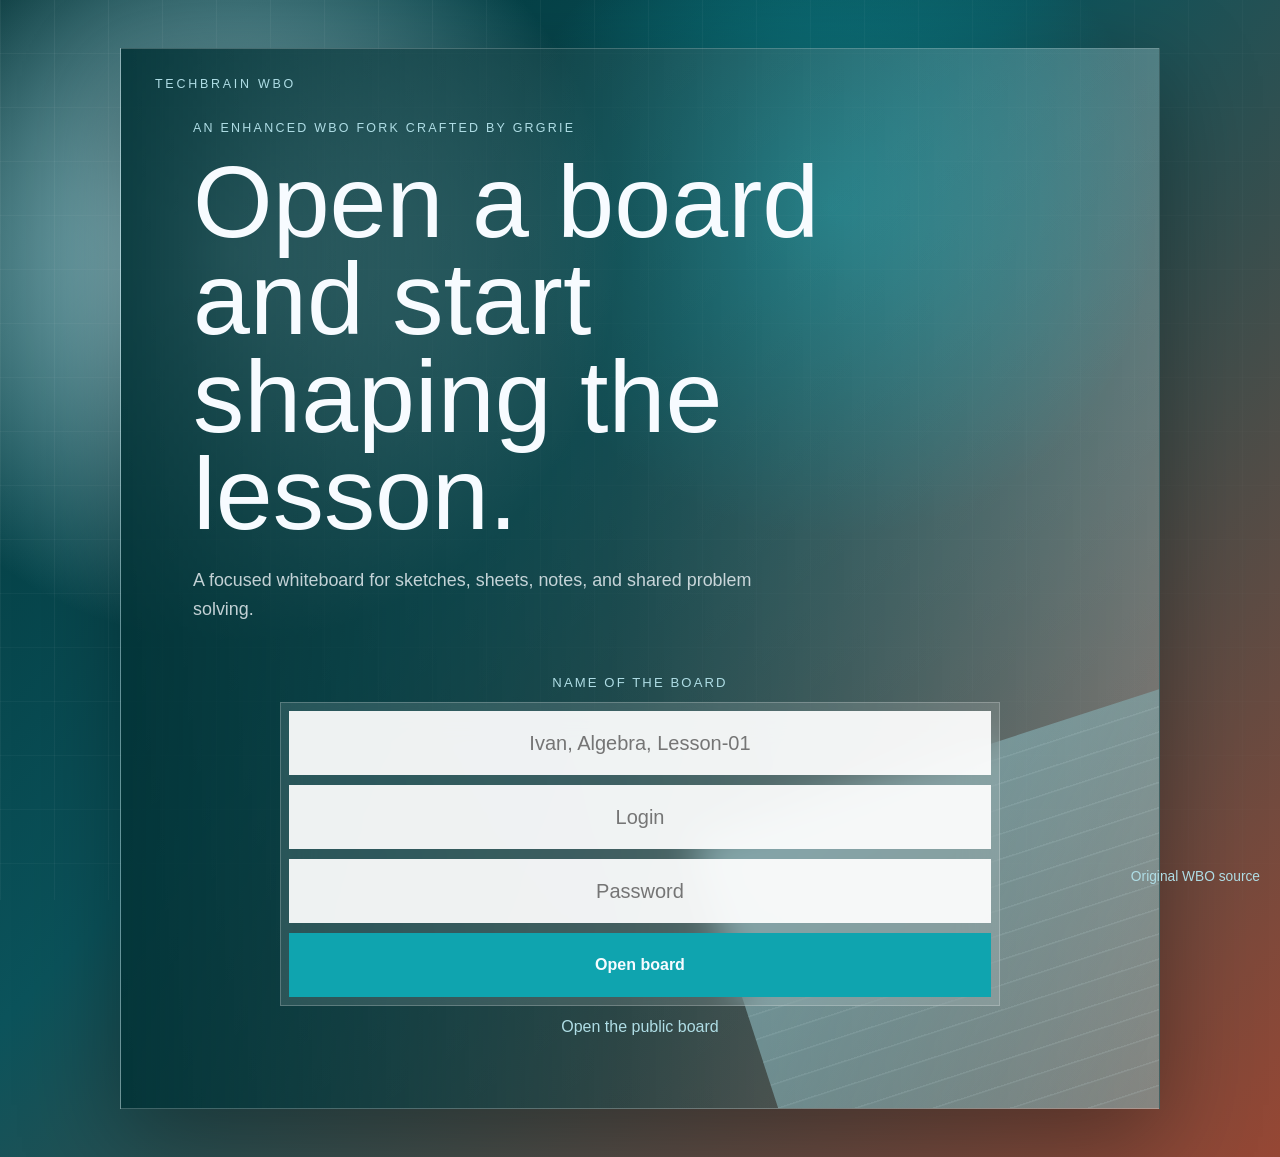
==== client-data/index.html @ 75972c42 "Enhance board functionality and UI: update sheet dimensions, improve authentication handling, and re" ====
<!DOCTYPE html>
<html lang="en">
<head>
	<meta charset="utf-8" />
	<meta name="viewport" content="width=device-width, initial-scale=1" />
	<title>TechBrain WBO</title>
	<link rel="icon" type="image/png" href="favicon.ico" />
	<link rel="stylesheet" href="index.css?v=20260603-6" />
	<meta name="description" content="An enhanced WBO fork crafted by GrGrie for focused online whiteboard work."/>
	<meta name="keywords" content="whiteboard,collaborative,online,draw,paint,shared,realtime,wbo,grgrie"/>
	<link rel="icon" type="image/x-icon" sizes="16x16 32x32 64x64" href="favicon.ico">
	<link rel="icon" type="image/svg+xml" sizes="256x256" href="favicon.svg">
	<link rel="apple-touch-icon" href="favicon.svg">
	<link rel="mask-icon" href="favicon.svg" color="black">
</head>

<body>

<main>
	<section class="hero">
		<div class="brand">TechBrain WBO</div>
		<div class="hero-copy">
			<p class="eyebrow">An enhanced WBO fork crafted by GrGrie</p>
			<h1>Open a board and start shaping the lesson.</h1>
			<p class="subtitle">A focused whiteboard for sketches, sheets, notes, and shared problem solving.</p>
		</div>

		<form action="./board.html" method="GET" class="board-form">
			<label for="board">Name of the board</label>
			<p class="auth-error" id="authError">Only GrGrie's credentials can create a new board.</p>
			<div class="board-controls">
				<input type="text" id="board" name="board" placeholder="Ivan, Algebra, Lesson-01" autofocus />
				<input type="text" id="login" name="login" placeholder="Login" autocomplete="username" />
				<input type="password" id="password" name="password" placeholder="Password" autocomplete="current-password" />
				<button type="submit">Open board</button>
			</div>
			<a href="./board.html" class="public-board">Open the public board</a>
		</form>
	</section>
</main>

<footer>
	<a href="https://github.com/rdbeach/wb" class="smallink">Original WBO source</a>
</footer>

<script>
	if (new URLSearchParams(window.location.search).get("auth") === "failed") {
		document.getElementById("authError").style.display = "block";
	}
</script>
	
</body>

</html>
---- client-data/index.css ----
* {
	box-sizing: border-box;
}

html,
body {
	min-height: 100%;
}

body {
	margin: 0;
	font-family: Inter, "Segoe UI", Arial, sans-serif;
	color: #f7fbff;
	background:
		radial-gradient(circle at 18% 22%, rgba(175, 221, 229, .95), transparent 28%),
		radial-gradient(circle at 65% 18%, rgba(15, 164, 175, .7), transparent 26%),
		linear-gradient(135deg, #003135 0%, #0b535b 42%, #964734 100%);
	overflow-x: hidden;
}

body::before {
	content: "";
	position: fixed;
	inset: 0;
	background:
		linear-gradient(90deg, rgba(255,255,255,.07) 1px, transparent 1px),
		linear-gradient(0deg, rgba(255,255,255,.055) 1px, transparent 1px);
	background-size: 54px 54px;
	mask-image: linear-gradient(120deg, rgba(0,0,0,.8), rgba(0,0,0,.15));
	pointer-events: none;
}

main {
	min-height: 100vh;
	display: grid;
	place-items: center;
	padding: 48px 24px;
	position: relative;
}

.hero {
	width: min(1040px, 100%);
	min-height: 620px;
	position: relative;
	display: grid;
	align-content: center;
	gap: 34px;
	padding: 72px;
	background:
		linear-gradient(90deg, rgba(0,49,53,.9) 0%, rgba(0,49,53,.48) 48%, rgba(175,221,229,.22) 100%),
		linear-gradient(145deg, rgba(255,255,255,.16), rgba(255,255,255,.04));
	border: 1px solid rgba(255,255,255,.22);
	box-shadow: 0 28px 90px rgba(0,0,0,.34);
	overflow: hidden;
}

.hero::after {
	content: "";
	position: absolute;
	right: -120px;
	bottom: -160px;
	width: 520px;
	height: 520px;
	background:
		linear-gradient(135deg, rgba(175,221,229,.7), rgba(15,164,175,.22)),
		repeating-linear-gradient(0deg, transparent 0 22px, rgba(255,255,255,.18) 23px 24px);
	transform: rotate(-18deg);
	opacity: .76;
}

.brand {
	position: absolute;
	top: 28px;
	left: 34px;
	font-size: .78rem;
	letter-spacing: .22em;
	text-transform: uppercase;
	color: #afdde5;
}

.hero-copy,
.board-form {
	position: relative;
	z-index: 1;
}

.eyebrow {
	margin: 0 0 18px;
	font-size: .78rem;
	letter-spacing: .18em;
	text-transform: uppercase;
	color: #afdde5;
}

h1 {
	max-width: 720px;
	margin: 0;
	font-size: clamp(3rem, 8vw, 6.4rem);
	line-height: .95;
	font-weight: 300;
}

.subtitle {
	max-width: 600px;
	margin: 24px 0 0;
	font-size: 1.12rem;
	line-height: 1.6;
	color: rgba(247,251,255,.78);
}

.board-form {
	width: min(720px, 100%);
	display: grid;
	gap: 12px;
	padding-top: 18px;
	justify-self: center;
}

.board-form label {
	font-size: .82rem;
	text-transform: uppercase;
	letter-spacing: .16em;
	color: #afdde5;
	text-align: center;
}

.auth-error {
	display: none;
	margin: 0;
	padding: 12px 14px;
	text-align: center;
	background: rgba(150, 71, 52, .42);
	border: 1px solid rgba(255,255,255,.24);
	color: #ffffff;
}

.board-controls {
	display: grid;
	grid-template-columns: 1fr;
	gap: 10px;
	padding: 8px;
	background: rgba(255,255,255,.13);
	border: 1px solid rgba(255,255,255,.22);
	backdrop-filter: blur(18px);
}

.board-controls input {
	min-width: 0;
	height: 64px;
	padding: 0 22px;
	border: 0;
	outline: 0;
	font-size: 1.25rem;
	background: rgba(255,255,255,.92);
	color: #003135;
	text-align: center;
}

.board-controls button {
	height: 64px;
	padding: 0 28px;
	border: 0;
	background: #0fa4af;
	color: #f7fbff;
	font-size: 1rem;
	font-weight: 700;
	cursor: pointer;
}

.board-controls button:hover {
	background: #13bbc7;
}

.public-board,
.smallink {
	color: #afdde5;
	text-decoration: none;
}

.public-board {
	text-align: center;
}

.public-board:hover,
.smallink:hover {
	color: #ffffff;
}

footer {
	position: fixed;
	right: 20px;
	bottom: 16px;
	font-size: .86rem;
	z-index: 2;
}

@media (max-width: 720px) {
	main {
		padding: 18px;
	}

	.hero {
		min-height: calc(100vh - 36px);
		padding: 78px 24px 34px;
	}

	.board-controls {
		grid-template-columns: 1fr;
	}

	.board-controls button {
		width: 100%;
	}
}
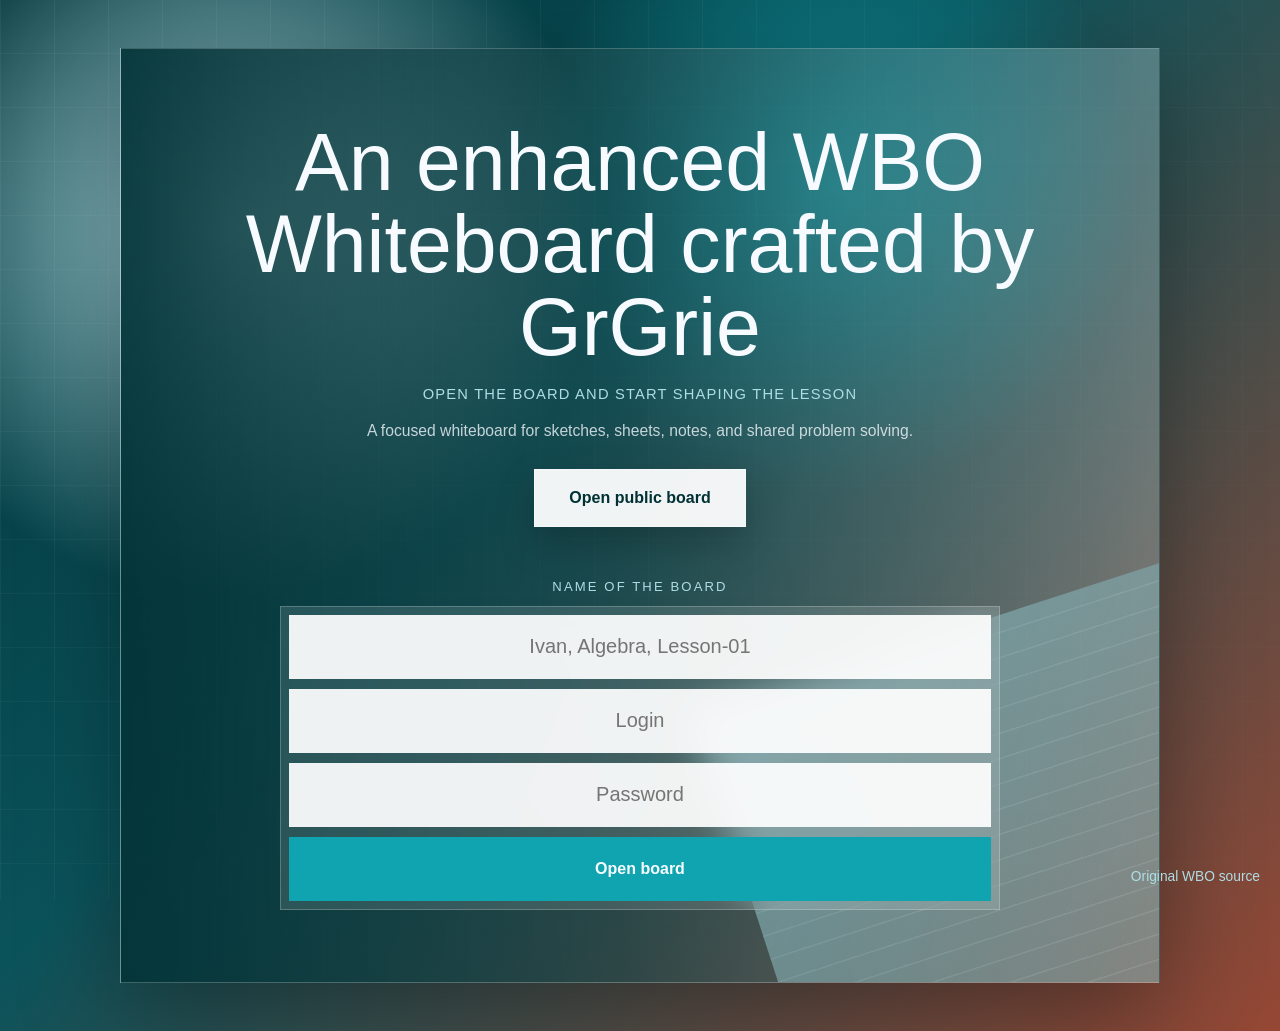
==== commit cc0367ca: "Update branding and improve UI elements: change title, update favicon links, and enhance layout styl" ====
--- a/client-data/index.html
+++ b/client-data/index.html
@@ -3,27 +3,25 @@
 <head>
 	<meta charset="utf-8" />
 	<meta name="viewport" content="width=device-width, initial-scale=1" />
-	<title>TechBrain WBO</title>
-	<link rel="icon" type="image/png" href="favicon.ico" />
-	<link rel="stylesheet" href="index.css?v=20260603-6" />
+	<title>GrGrie Whiteboard</title>
+	<link rel="icon" type="image/png" sizes="any" href="logo.png?v=20260603-1" />
+	<link rel="stylesheet" href="index.css?v=20260603-7" />
 	<meta name="description" content="An enhanced WBO fork crafted by GrGrie for focused online whiteboard work."/>
 	<meta name="keywords" content="whiteboard,collaborative,online,draw,paint,shared,realtime,wbo,grgrie"/>
-	<link rel="icon" type="image/x-icon" sizes="16x16 32x32 64x64" href="favicon.ico">
-	<link rel="icon" type="image/svg+xml" sizes="256x256" href="favicon.svg">
-	<link rel="apple-touch-icon" href="favicon.svg">
-	<link rel="mask-icon" href="favicon.svg" color="black">
+	<link rel="apple-touch-icon" href="logo.png?v=20260603-1">
 </head>
 
 <body>
 
 <main>
 	<section class="hero">
-		<div class="brand">TechBrain WBO</div>
 		<div class="hero-copy">
-			<p class="eyebrow">An enhanced WBO fork crafted by GrGrie</p>
-			<h1>Open a board and start shaping the lesson.</h1>
+			<h1>An enhanced WBO Whiteboard crafted by GrGrie</h1>
+			<p class="eyebrow">Open the board and start shaping the lesson</p>
 			<p class="subtitle">A focused whiteboard for sketches, sheets, notes, and shared problem solving.</p>
 		</div>
+
+		<a href="./board.html" class="public-board">Open public board</a>
 
 		<form action="./board.html" method="GET" class="board-form">
 			<label for="board">Name of the board</label>
@@ -34,7 +32,6 @@
 				<input type="password" id="password" name="password" placeholder="Password" autocomplete="current-password" />
 				<button type="submit">Open board</button>
 			</div>
-			<a href="./board.html" class="public-board">Open the public board</a>
 		</form>
 	</section>
 </main>
--- a/client-data/index.css
+++ b/client-data/index.css
@@ -44,7 +44,8 @@
 	position: relative;
 	display: grid;
 	align-content: center;
-	gap: 34px;
+	justify-items: center;
+	gap: 22px;
 	padding: 72px;
 	background:
 		linear-gradient(90deg, rgba(0,49,53,.9) 0%, rgba(0,49,53,.48) 48%, rgba(175,221,229,.22) 100%),
@@ -68,42 +69,39 @@
 	opacity: .76;
 }
 
-.brand {
-	position: absolute;
-	top: 28px;
-	left: 34px;
-	font-size: .78rem;
-	letter-spacing: .22em;
+.hero-copy,
+.board-form {
+	position: relative;
+	z-index: 1;
+}
+
+.hero-copy {
+	text-align: center;
+	display: grid;
+	justify-items: center;
+}
+
+.eyebrow {
+	margin: 18px 0 0;
+	font-size: .92rem;
+	letter-spacing: .08em;
 	text-transform: uppercase;
 	color: #afdde5;
 }
 
-.hero-copy,
-.board-form {
-	position: relative;
-	z-index: 1;
-}
-
-.eyebrow {
-	margin: 0 0 18px;
-	font-size: .78rem;
-	letter-spacing: .18em;
-	text-transform: uppercase;
-	color: #afdde5;
-}
-
 h1 {
-	max-width: 720px;
+	max-width: 840px;
 	margin: 0;
-	font-size: clamp(3rem, 8vw, 6.4rem);
-	line-height: .95;
+	font-size: clamp(2.8rem, 6.3vw, 5.4rem);
+	line-height: 1.02;
 	font-weight: 300;
+	text-align: center;
 }
 
 .subtitle {
 	max-width: 600px;
-	margin: 24px 0 0;
-	font-size: 1.12rem;
+	margin: 16px 0 0;
+	font-size: .98rem;
 	line-height: 1.6;
 	color: rgba(247,251,255,.78);
 }
@@ -112,7 +110,7 @@
 	width: min(720px, 100%);
 	display: grid;
 	gap: 12px;
-	padding-top: 18px;
+	margin-top: 30px;
 	justify-self: center;
 }
 
@@ -171,17 +169,34 @@
 	background: #13bbc7;
 }
 
-.public-board,
 .smallink {
 	color: #afdde5;
 	text-decoration: none;
 }
 
 .public-board {
-	text-align: center;
-}
-
-.public-board:hover,
+	position: relative;
+	z-index: 1;
+	display: inline-flex;
+	align-items: center;
+	justify-content: center;
+	min-height: 58px;
+	padding: 0 34px;
+	margin-top: 4px;
+	border: 1px solid rgba(255,255,255,.36);
+	background: rgba(255,255,255,.94);
+	color: #003135;
+	font-weight: 800;
+	text-decoration: none;
+	text-align: center;
+	box-shadow: 0 16px 38px rgba(0,0,0,.22);
+}
+
+.public-board:hover {
+	background: #afdde5;
+	color: #003135;
+}
+
 .smallink:hover {
 	color: #ffffff;
 }
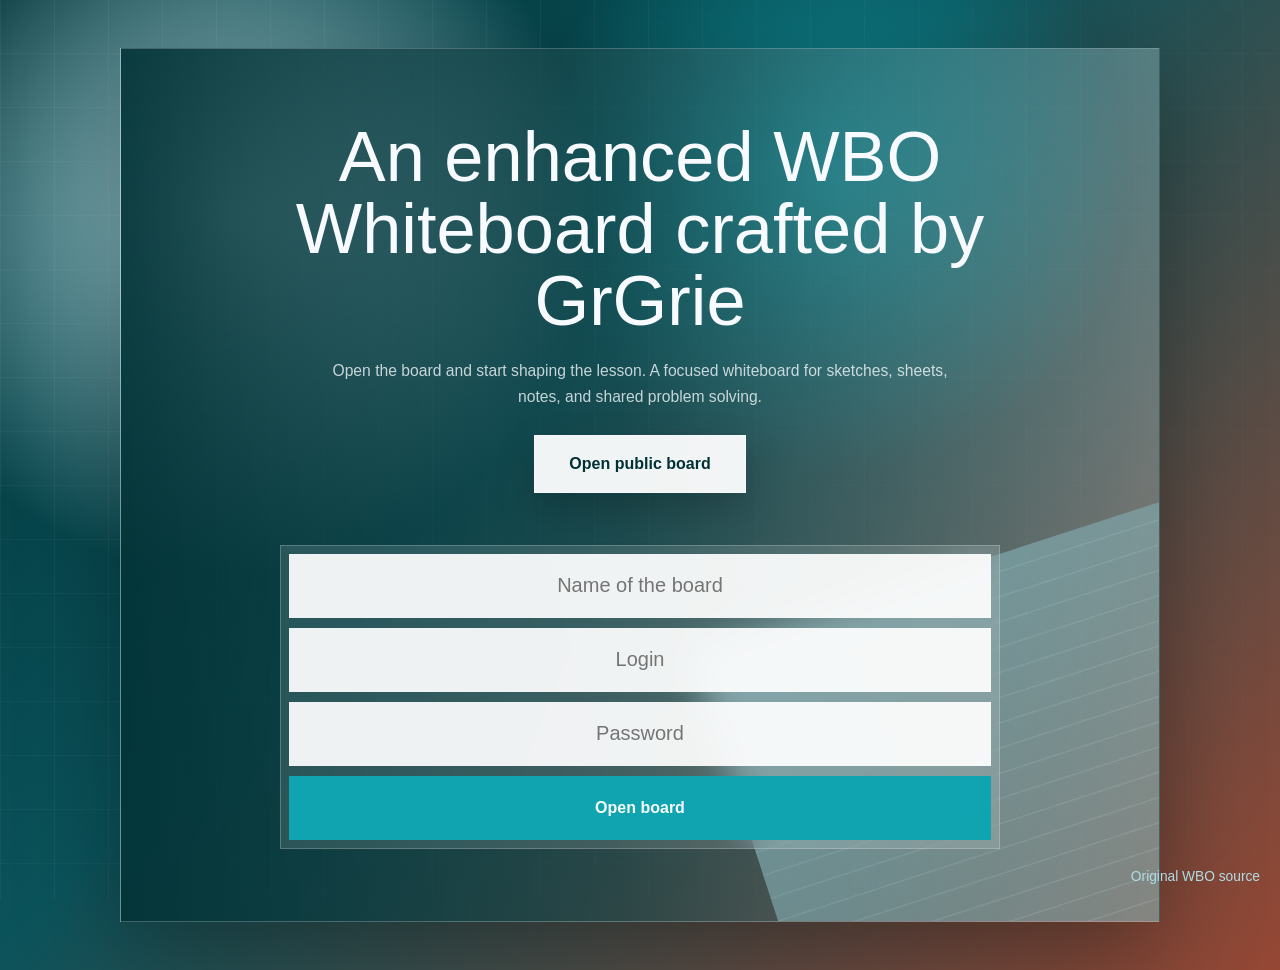
==== commit e43d3162: "Added Zoom Slider Removed unneccessary buttons Fixed some issues" ====
--- a/client-data/index.html
+++ b/client-data/index.html
@@ -17,17 +17,16 @@
 	<section class="hero">
 		<div class="hero-copy">
 			<h1>An enhanced WBO Whiteboard crafted by GrGrie</h1>
-			<p class="eyebrow">Open the board and start shaping the lesson</p>
-			<p class="subtitle">A focused whiteboard for sketches, sheets, notes, and shared problem solving.</p>
+			<p class="intro">Open the board and start shaping the lesson. A focused whiteboard for sketches, sheets, notes, and shared problem solving.</p>
 		</div>
 
 		<a href="./board.html" class="public-board">Open public board</a>
 
 		<form action="./board.html" method="GET" class="board-form">
-			<label for="board">Name of the board</label>
+			<label for="board" class="sr-only">Name of the board</label>
 			<p class="auth-error" id="authError">Only GrGrie's credentials can create a new board.</p>
 			<div class="board-controls">
-				<input type="text" id="board" name="board" placeholder="Ivan, Algebra, Lesson-01" autofocus />
+				<input type="text" id="board" name="board" placeholder="Name of the board" autofocus />
 				<input type="text" id="login" name="login" placeholder="Login" autocomplete="username" />
 				<input type="password" id="password" name="password" placeholder="Password" autocomplete="current-password" />
 				<button type="submit">Open board</button>
--- a/client-data/index.css
+++ b/client-data/index.css
@@ -81,31 +81,35 @@
 	justify-items: center;
 }
 
-.eyebrow {
-	margin: 18px 0 0;
-	font-size: .92rem;
-	letter-spacing: .08em;
-	text-transform: uppercase;
-	color: #afdde5;
-}
-
 h1 {
-	max-width: 840px;
+	max-width: 800px;
 	margin: 0;
-	font-size: clamp(2.8rem, 6.3vw, 5.4rem);
+	font-size: clamp(2.55rem, 5.5vw, 4.8rem);
 	line-height: 1.02;
 	font-weight: 300;
 	text-align: center;
 }
 
-.subtitle {
-	max-width: 600px;
-	margin: 16px 0 0;
+.intro {
+	max-width: 660px;
+	margin: 22px 0 0;
 	font-size: .98rem;
 	line-height: 1.6;
 	color: rgba(247,251,255,.78);
 }
 
+.sr-only {
+	position: absolute;
+	width: 1px;
+	height: 1px;
+	padding: 0;
+	margin: -1px;
+	overflow: hidden;
+	clip: rect(0, 0, 0, 0);
+	white-space: nowrap;
+	border: 0;
+}
+
 .board-form {
 	width: min(720px, 100%);
 	display: grid;
@@ -114,7 +118,7 @@
 	justify-self: center;
 }
 
-.board-form label {
+.board-form label:not(.sr-only) {
 	font-size: .82rem;
 	text-transform: uppercase;
 	letter-spacing: .16em;
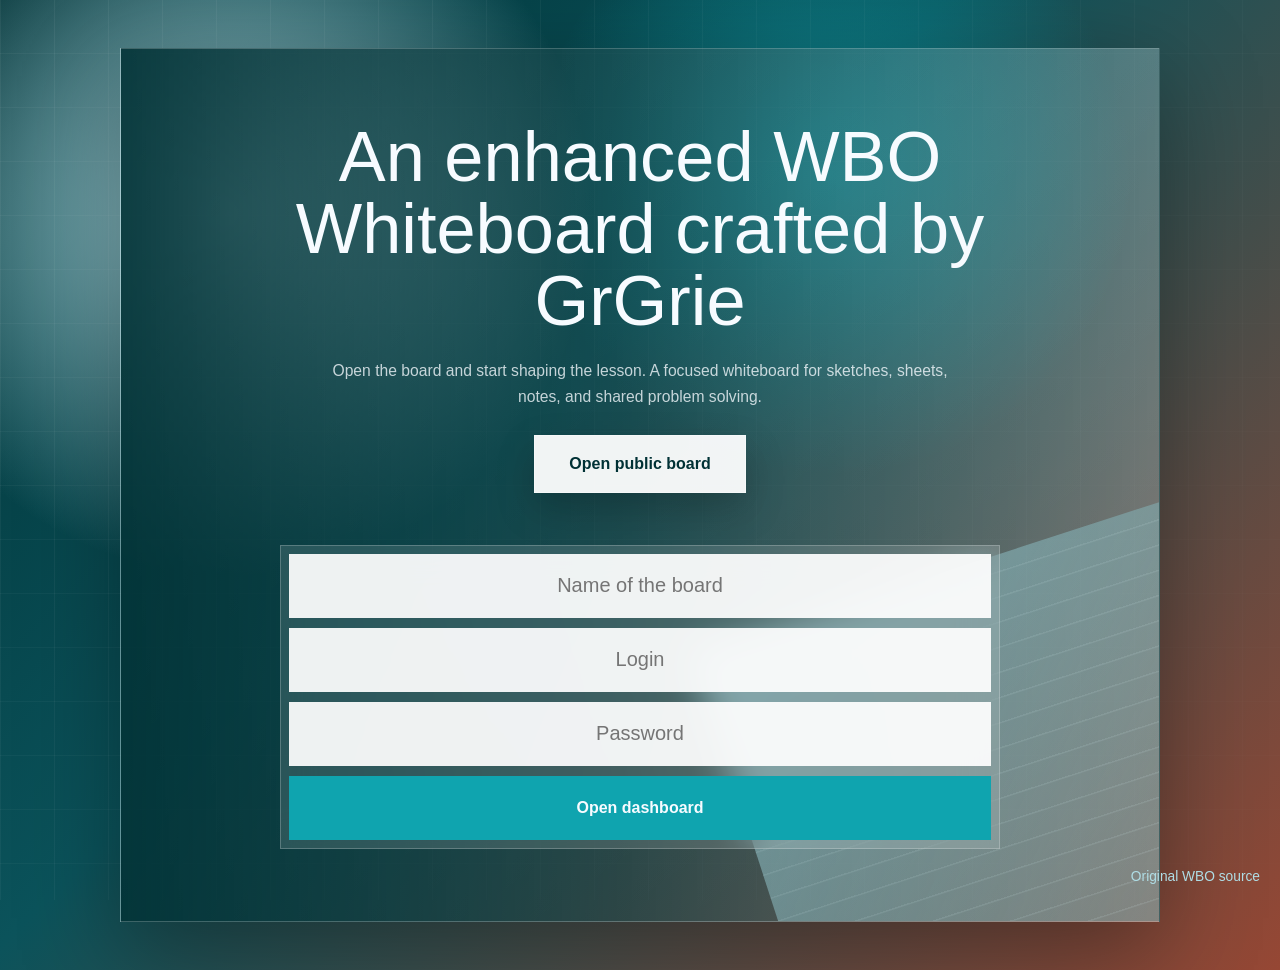
==== commit 70ca31e3: "Implement dashboard page with board management features and enhance navigation" ====
--- a/client-data/index.html
+++ b/client-data/index.html
@@ -22,14 +22,14 @@
 
 		<a href="./board.html" class="public-board">Open public board</a>
 
-		<form action="./board.html" method="GET" class="board-form">
+		<form action="./dashboard" method="GET" class="board-form">
 			<label for="board" class="sr-only">Name of the board</label>
 			<p class="auth-error" id="authError">Only GrGrie's credentials can create a new board.</p>
 			<div class="board-controls">
 				<input type="text" id="board" name="board" placeholder="Name of the board" autofocus />
 				<input type="text" id="login" name="login" placeholder="Login" autocomplete="username" />
 				<input type="password" id="password" name="password" placeholder="Password" autocomplete="current-password" />
-				<button type="submit">Open board</button>
+				<button type="submit">Open dashboard</button>
 			</div>
 		</form>
 	</section>
--- a/client-data/index.css
+++ b/client-data/index.css
@@ -213,6 +213,144 @@
 	z-index: 2;
 }
 
+.dashboard-page {
+	color: #003135;
+	background: #eef5f6;
+}
+
+.dashboard-page::before {
+	background:
+		linear-gradient(90deg, rgba(0,49,53,.08) 1px, transparent 1px),
+		linear-gradient(0deg, rgba(0,49,53,.06) 1px, transparent 1px);
+	background-size: 42px 42px;
+	mask-image: none;
+}
+
+.dashboard-main {
+	display: block;
+	min-height: 100vh;
+	padding: 40px;
+}
+
+.dashboard-shell {
+	position: relative;
+	z-index: 1;
+	width: min(1120px, 100%);
+	margin: 0 auto;
+}
+
+.dashboard-header {
+	display: flex;
+	align-items: end;
+	justify-content: space-between;
+	gap: 24px;
+	padding-bottom: 24px;
+	border-bottom: 1px solid rgba(0,49,53,.18);
+}
+
+.dashboard-header h1 {
+	max-width: none;
+	font-size: clamp(2.2rem, 5vw, 4rem);
+	text-align: left;
+	color: #003135;
+}
+
+.dashboard-kicker {
+	margin: 0 0 8px;
+	font-size: .78rem;
+	font-weight: 800;
+	letter-spacing: .16em;
+	text-transform: uppercase;
+	color: #0f6f78;
+}
+
+.dashboard-public {
+	display: inline-flex;
+	align-items: center;
+	justify-content: center;
+	min-height: 44px;
+	padding: 0 18px;
+	border: 1px solid rgba(0,49,53,.2);
+	background: #ffffff;
+	color: #003135;
+	font-weight: 800;
+	text-decoration: none;
+}
+
+.dashboard-create {
+	margin: 28px 0;
+}
+
+.dashboard-create label {
+	display: block;
+	margin-bottom: 8px;
+	font-weight: 800;
+	color: #315b61;
+}
+
+.dashboard-create div {
+	display: grid;
+	grid-template-columns: minmax(0, 1fr) auto;
+	gap: 10px;
+}
+
+.dashboard-create input,
+.dashboard-create button {
+	min-height: 52px;
+	border: 1px solid rgba(0,49,53,.2);
+	font: inherit;
+}
+
+.dashboard-create input {
+	min-width: 0;
+	padding: 0 16px;
+	background: #ffffff;
+	color: #003135;
+}
+
+.dashboard-create button {
+	padding: 0 24px;
+	background: #0fa4af;
+	color: #ffffff;
+	font-weight: 800;
+	cursor: pointer;
+}
+
+.dashboard-list {
+	display: grid;
+	gap: 10px;
+}
+
+.dashboard-board {
+	display: grid;
+	grid-template-columns: minmax(0, 1fr) auto;
+	gap: 18px;
+	align-items: center;
+	min-height: 58px;
+	padding: 0 16px;
+	border: 1px solid rgba(0,49,53,.14);
+	background: rgba(255,255,255,.86);
+	color: #003135;
+	text-decoration: none;
+}
+
+.dashboard-board:hover {
+	border-color: #0fa4af;
+	background: #ffffff;
+}
+
+.dashboard-board-name {
+	overflow: hidden;
+	text-overflow: ellipsis;
+	white-space: nowrap;
+	font-weight: 800;
+}
+
+.dashboard-board-date,
+.dashboard-empty {
+	color: #5c777c;
+}
+
 @media (max-width: 720px) {
 	main {
 		padding: 18px;
@@ -230,4 +368,19 @@
 	.board-controls button {
 		width: 100%;
 	}
-}
+
+	.dashboard-main {
+		padding: 20px;
+	}
+
+	.dashboard-header,
+	.dashboard-create div,
+	.dashboard-board {
+		grid-template-columns: 1fr;
+	}
+
+	.dashboard-header {
+		display: grid;
+		align-items: start;
+	}
+}
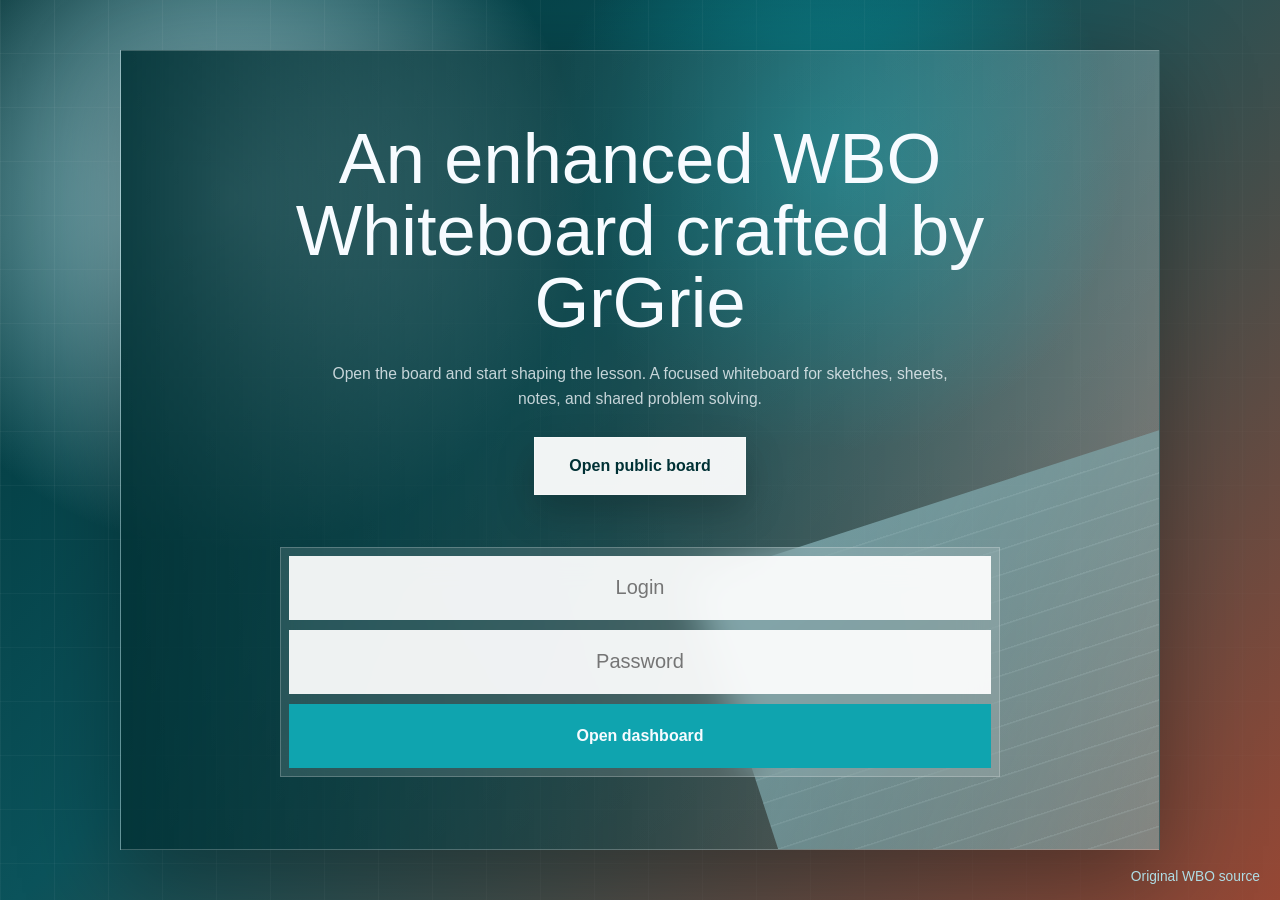
==== commit f99624c2: "Update login form and enhance cache control for entry page" ====
--- a/client-data/index.html
+++ b/client-data/index.html
@@ -23,11 +23,10 @@
 		<a href="./board.html" class="public-board">Open public board</a>
 
 		<form action="./dashboard" method="GET" class="board-form">
-			<label for="board" class="sr-only">Name of the board</label>
+			<label for="login" class="sr-only">Login</label>
 			<p class="auth-error" id="authError">Only GrGrie's credentials can create a new board.</p>
 			<div class="board-controls">
-				<input type="text" id="board" name="board" placeholder="Name of the board" autofocus />
-				<input type="text" id="login" name="login" placeholder="Login" autocomplete="username" />
+				<input type="text" id="login" name="login" placeholder="Login" autocomplete="username" autofocus />
 				<input type="password" id="password" name="password" placeholder="Password" autocomplete="current-password" />
 				<button type="submit">Open dashboard</button>
 			</div>
